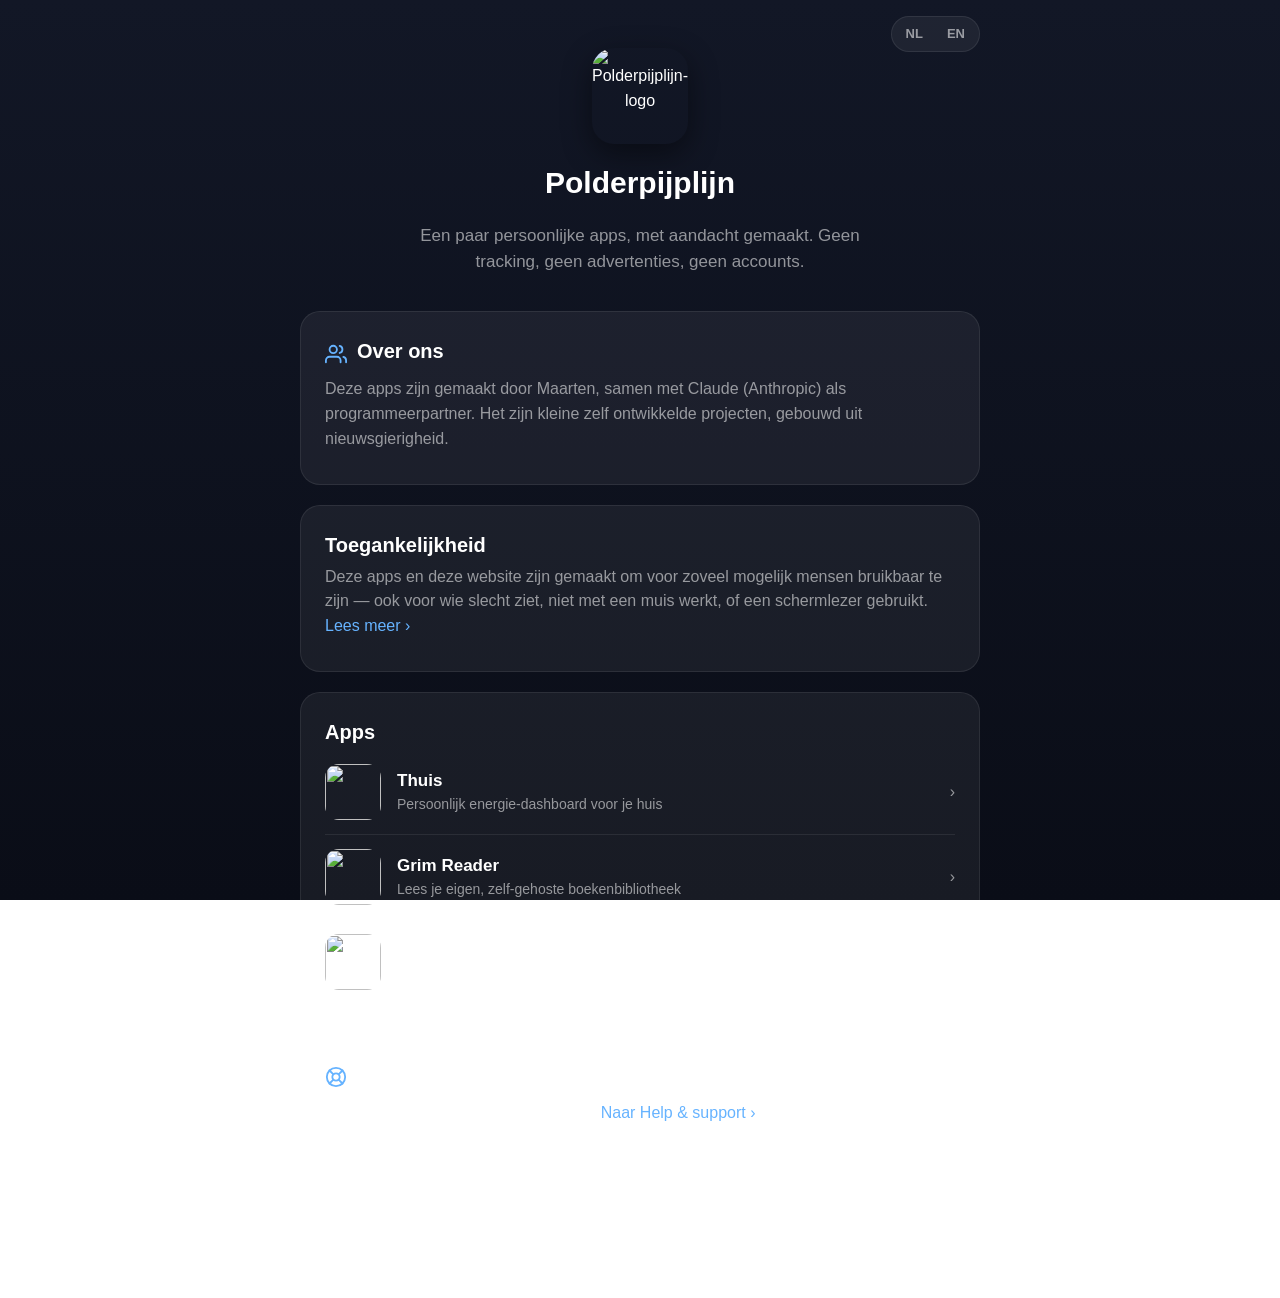
==== index.html @ 169f9057 "Dauwpunt-artikel als sub-onderwerp onder de Thuis-handleiding Het dauwpuntstuk is geen los onderwerp" ====
<!DOCTYPE html>
<html lang="nl" data-lang="nl">
<head>
  <meta charset="UTF-8">
  <meta name="viewport" content="width=device-width, initial-scale=1">
  <title>Polderpijplijn</title>
  <meta name="description" content="Polderpijplijn — persoonlijke apps, met aandacht gemaakt. Geen tracking, geen advertenties.">
  <link rel="icon" type="image/png" href="assets/polder_favicon.png">
  <link rel="apple-touch-icon" href="assets/polder_favicon.png">
  <link rel="stylesheet" href="styles.css?v=4">
  <script src="lang.js?v=2"></script>
  <script src="email.js?v=1"></script>
</head>
<body>
  <div class="wrap">
    <div class="lang-switch" role="group" aria-label="Taal / Language">
      <button type="button" data-lang="nl">NL</button>
      <button type="button" data-lang="en">EN</button>
    </div>

    <header class="hero">
      <img src="assets/polderpijplijn.png" alt="Polderpijplijn-logo">
      <h1>Polderpijplijn</h1>
      <p class="lead" lang="nl">Een paar persoonlijke apps, met aandacht gemaakt. Geen
        tracking, geen advertenties, geen accounts.</p>
      <p class="lead" lang="en">A few personal apps, made with care. No tracking,
        no ads, no accounts.</p>
    </header>

    <section class="card">
      <div class="section-head">
        <svg viewBox="0 0 24 24" fill="none" stroke="currentColor" stroke-width="2"
          stroke-linecap="round" stroke-linejoin="round" aria-hidden="true" focusable="false">
          <path d="M17 21v-2a4 4 0 0 0-4-4H5a4 4 0 0 0-4 4v2"></path>
          <circle cx="9" cy="7" r="4"></circle>
          <path d="M23 21v-2a4 4 0 0 0-3-3.87"></path>
          <path d="M16 3.13a4 4 0 0 1 0 7.75"></path>
        </svg>
        <h2 lang="nl">Over ons</h2>
        <h2 lang="en">About</h2>
      </div>
      <p lang="nl">Deze apps zijn gemaakt door Maarten, samen met Claude
        (Anthropic) als programmeerpartner. Het zijn kleine zelf ontwikkelde
        projecten, gebouwd uit nieuwsgierigheid.</p>
      <p lang="en">These apps are made by Maarten, together with Claude
        (Anthropic) as a programming partner. They are small, self-developed
        projects, made out of curiosity.</p>
    </section>

    <section class="card">
      <h2 lang="nl">Toegankelijkheid</h2>
      <h2 lang="en">Accessibility</h2>
      <p lang="nl">Deze apps en deze website zijn gemaakt om voor zoveel mogelijk
        mensen bruikbaar te zijn — ook voor wie slecht ziet, niet met een muis
        werkt, of een schermlezer gebruikt.
        <a href="toegankelijkheid/">Lees meer &rsaquo;</a></p>
      <p lang="en">These apps and this website are built to be usable by as many
        people as possible — including those with low vision, people who don't use
        a mouse, and people who rely on a screen reader.
        <a href="toegankelijkheid/">Read more &rsaquo;</a></p>
    </section>

    <section class="card">
      <h2 style="margin-bottom:16px">Apps</h2>
      <a class="app-tile" href="thuis/">
        <img src="assets/icon.png" alt="">
        <span class="meta">
          <strong>Thuis</strong>
          <span lang="nl">Persoonlijk energie-dashboard voor je huis</span>
          <span lang="en">A personal energy dashboard for your home</span>
        </span>
        <span class="chev" aria-hidden="true">&rsaquo;</span>
      </a>
      <a class="app-tile" href="grimreader/">
        <img src="assets/grimmory_icon.png" alt="">
        <span class="meta">
          <strong>Grim Reader</strong>
          <span lang="nl">Lees je eigen, zelf-gehoste boekenbibliotheek</span>
          <span lang="en">Read your own self-hosted book library</span>
        </span>
        <span class="chev" aria-hidden="true">&rsaquo;</span>
      </a>
      <a class="app-tile" href="gripopjedag/">
        <img src="assets/gripopjedag_icon.png" alt="">
        <span class="meta">
          <strong>Grip op je Dag</strong>
          <span lang="nl">Rustig visueel dagschema voor kinderen</span>
          <span lang="en">A calm visual day schedule for children</span>
        </span>
        <span class="chev" aria-hidden="true">&rsaquo;</span>
      </a>
    </section>

    <section class="card">
      <div class="section-head">
        <svg viewBox="0 0 24 24" fill="none" stroke="currentColor" stroke-width="2"
          stroke-linecap="round" stroke-linejoin="round" aria-hidden="true" focusable="false">
          <circle cx="12" cy="12" r="10"></circle>
          <circle cx="12" cy="12" r="4"></circle>
          <line x1="4.93" y1="4.93" x2="9.17" y2="9.17"></line>
          <line x1="14.83" y1="14.83" x2="19.07" y2="19.07"></line>
          <line x1="14.83" y1="9.17" x2="19.07" y2="4.93"></line>
          <line x1="9.17" y1="14.83" x2="4.93" y2="19.07"></line>
        </svg>
        <h2 lang="nl">Hulp &amp; support</h2>
        <h2 lang="en">Help &amp; support</h2>
      </div>
      <p lang="nl">Iets werkt niet, een vraag of een idee?
        <a href="support/">Naar Help &amp; support &rsaquo;</a></p>
      <p lang="en">Something not working, a question or an idea?
        <a href="support/">Go to Help &amp; support &rsaquo;</a></p>
    </section>

    <p class="footer">Contact: <span class="pp-email"><noscript>info [at] polderpijplijn [punt] nl</noscript></span></p>
  </div>
</body>
</html>
---- styles.css ----
:root {
  --bg-top: #121726;
  --bg-bottom: #0a0d17;
  --card: rgba(255, 255, 255, 0.06);
  --card-stroke: rgba(255, 255, 255, 0.08);
  --house: #66b3ff;
  --solar: #ffc740;
  --back: #4dd98c;
  --grid: #fc6b6b;
  --gas: #f2994d;
  --text: #ffffff;
  --muted: rgba(255, 255, 255, 0.55);
  --radius: 20px;
}

* { box-sizing: border-box; }

html { -webkit-text-size-adjust: 100%; }

body {
  margin: 0;
  min-height: 100vh;
  background: linear-gradient(180deg, var(--bg-top), var(--bg-bottom)) fixed;
  color: var(--text);
  font-family: -apple-system, BlinkMacSystemFont, "Segoe UI", Roboto, Helvetica,
    Arial, sans-serif;
  line-height: 1.55;
  -webkit-font-smoothing: antialiased;
}

.wrap {
  position: relative;
  max-width: 720px;
  margin: 0 auto;
  padding: 48px 20px 64px;
}

/* Taalkeuze: toon alleen de actieve taal. */
html[data-lang="nl"] [lang="en"] { display: none !important; }
html[data-lang="en"] [lang="nl"] { display: none !important; }

.lang-switch {
  position: absolute;
  top: 16px;
  right: 20px;
  display: inline-flex;
  gap: 2px;
  background: var(--card);
  border: 1px solid var(--card-stroke);
  border-radius: 999px;
  padding: 3px;
  z-index: 10;
}
.lang-switch button {
  border: 0;
  background: transparent;
  color: var(--muted);
  font: inherit;
  font-size: 13px;
  font-weight: 600;
  padding: 4px 11px;
  border-radius: 999px;
  cursor: pointer;
}
.lang-switch button[aria-pressed="true"] {
  background: var(--house);
  color: var(--bg-bottom);
}

a { color: var(--house); text-decoration: none; }
a:hover { text-decoration: underline; }

.hero {
  display: flex;
  flex-direction: column;
  align-items: center;
  text-align: center;
  gap: 16px;
  margin-bottom: 36px;
}

.hero img {
  width: 96px;
  height: 96px;
  border-radius: 22px;
  box-shadow: 0 10px 30px rgba(0, 0, 0, 0.45);
}

h1 { font-size: 30px; font-weight: 700; margin: 0; }
h2 { font-size: 20px; font-weight: 700; margin: 0 0 4px; }

.lead { color: var(--muted); font-size: 17px; margin: 0; max-width: 48ch; }

.card {
  background: var(--card);
  border: 1px solid var(--card-stroke);
  border-radius: var(--radius);
  padding: 24px;
  margin-bottom: 20px;
}

.card p { color: var(--muted); margin: 8px 0; }
.card p:first-of-type { margin-top: 0; }
.card p:last-child { margin-bottom: 0; }

.card .icon { color: var(--house); }

.section-head {
  display: flex;
  align-items: center;
  gap: 10px;
  margin-bottom: 6px;
}
.section-head svg { width: 22px; height: 22px; flex: none; color: var(--house); }

.app-tile {
  display: flex;
  align-items: center;
  gap: 16px;
  text-decoration: none;
  color: var(--text);
}
.app-tile:hover { text-decoration: none; }
.app-tile + .app-tile { margin-top: 14px; padding-top: 14px; border-top: 1px solid var(--card-stroke); }
.app-tile img { width: 56px; height: 56px; border-radius: 14px; flex: none; }
.app-tile .meta { display: flex; flex-direction: column; }
.app-tile .meta strong { font-size: 17px; }
.app-tile .meta span { color: var(--muted); font-size: 14px; }
.app-tile .chev { margin-left: auto; color: var(--muted); }

/* Verdiepend artikel dat bij de handleiding erboven hoort: ingesprongen en met
   een verbindingsstreep i.p.v. de scheidingslijn, zodat het als onderdeel van
   die handleiding leest en niet als los onderwerp. */
.app-tile.sub {
  margin-left: 20px;
  padding-left: 16px;
  border-left: 2px solid var(--card-stroke);
}
.app-tile + .app-tile.sub { margin-top: 12px; padding-top: 0; border-top: none; }
.app-tile.sub .meta strong { font-size: 15px; }

ol, ul { color: var(--muted); padding-left: 20px; margin: 8px 0; }
li { margin: 6px 0; }

code {
  background: rgba(255, 255, 255, 0.1);
  border-radius: 6px;
  padding: 1px 6px;
  font-size: 0.9em;
}

.back-link {
  display: inline-flex;
  align-items: center;
  gap: 6px;
  color: var(--muted);
  font-size: 15px;
  margin-bottom: 24px;
}

.footer {
  margin-top: 40px;
  color: var(--muted);
  font-size: 14px;
  text-align: center;
}

.muted { color: var(--muted); }
.updated { color: var(--muted); font-size: 14px; margin-top: 0; }

h3 { font-size: 16px; margin: 22px 0 4px; }
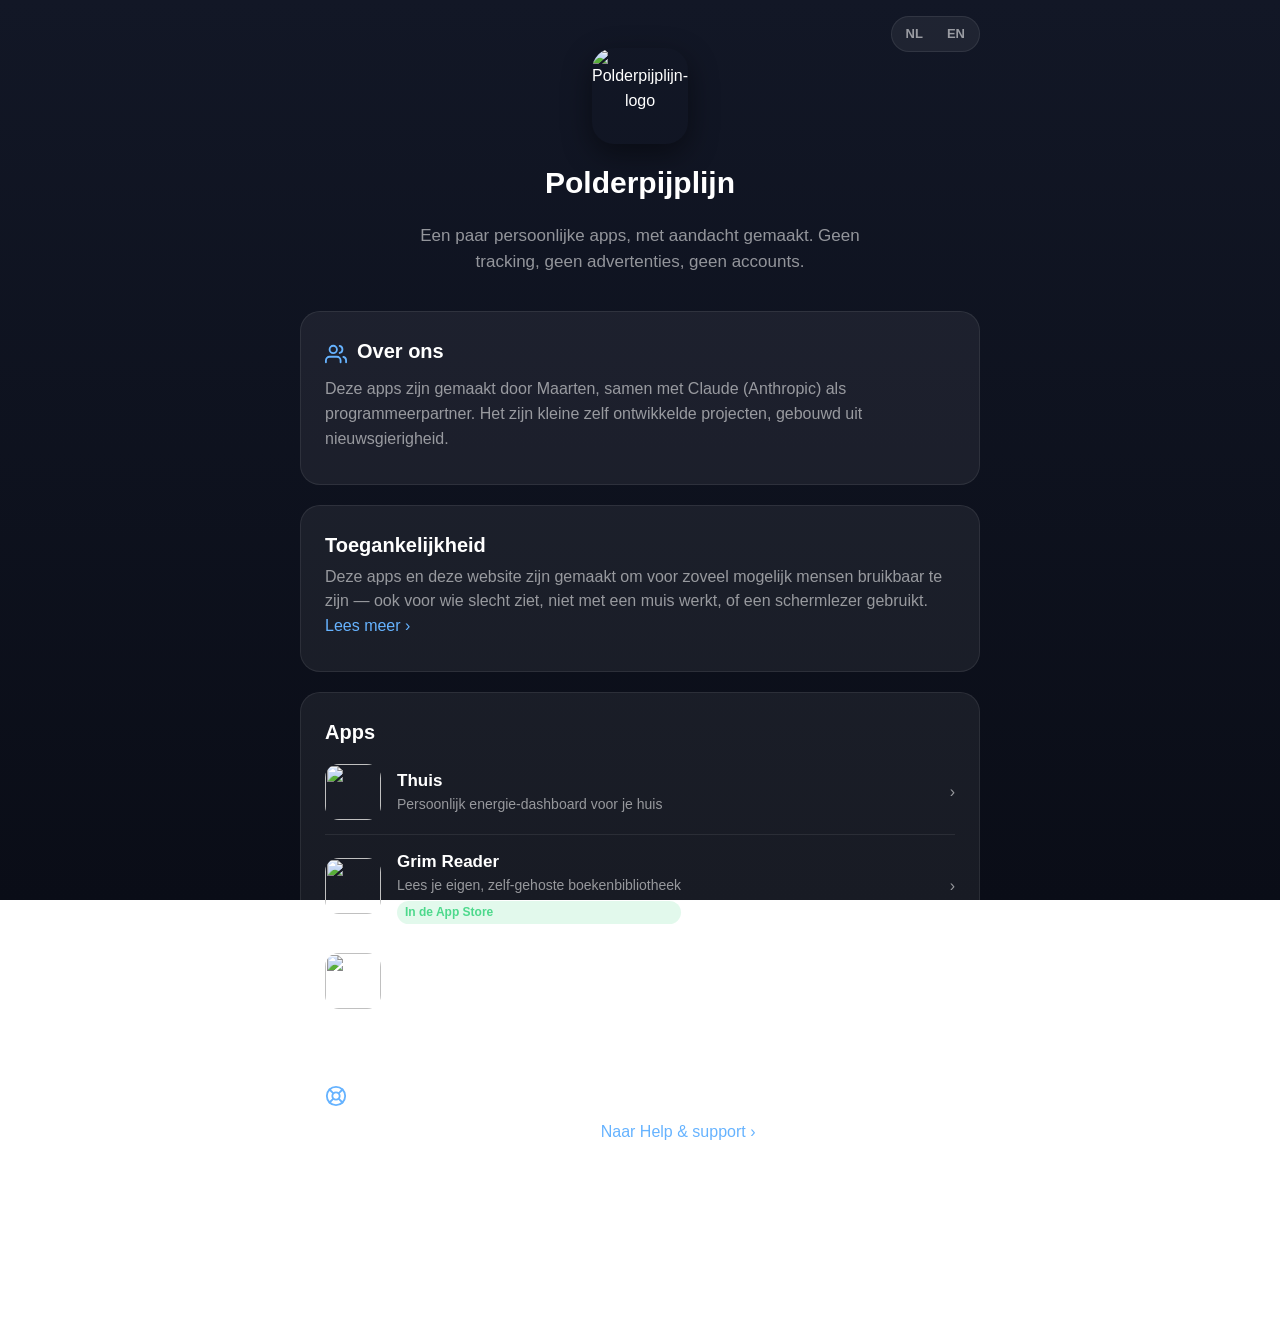
==== commit 545d7fc0: "Grim Reader als beschikbaar op de site, met de officiële App Store-badge - assets/appstore-badge-{nl" ====
--- a/index.html
+++ b/index.html
@@ -7,7 +7,7 @@
   <meta name="description" content="Polderpijplijn — persoonlijke apps, met aandacht gemaakt. Geen tracking, geen advertenties.">
   <link rel="icon" type="image/png" href="assets/polder_favicon.png">
   <link rel="apple-touch-icon" href="assets/polder_favicon.png">
-  <link rel="stylesheet" href="styles.css?v=4">
+  <link rel="stylesheet" href="styles.css?v=5">
   <script src="lang.js?v=2"></script>
   <script src="email.js?v=1"></script>
 </head>
@@ -71,12 +71,17 @@
         </span>
         <span class="chev" aria-hidden="true">&rsaquo;</span>
       </a>
+      <!-- Geen badge in deze tegel: die is zelf een link naar de detailpagina,
+           en een link in een link mag niet in HTML. De badge staat op
+           grimreader/, waar hij een eigen link kan zijn. -->
       <a class="app-tile" href="grimreader/">
         <img src="assets/grimmory_icon.png" alt="">
         <span class="meta">
           <strong>Grim Reader</strong>
           <span lang="nl">Lees je eigen, zelf-gehoste boekenbibliotheek</span>
           <span lang="en">Read your own self-hosted book library</span>
+          <span class="store-badge" lang="nl">In de App Store</span>
+          <span class="store-badge" lang="en">On the App Store</span>
         </span>
         <span class="chev" aria-hidden="true">&rsaquo;</span>
       </a>
--- a/styles.css
+++ b/styles.css
@@ -169,3 +169,16 @@
 .updated { color: var(--muted); font-size: 14px; margin-top: 0; }
 
 h3 { font-size: 16px; margin: 22px 0 4px; }
+
+/* Markering op een app-tegel voor wat al in een store staat. Klein en groen,
+   zodat het opvalt tussen de projecten die er nog niet zijn. */
+.app-tile .meta .store-badge {
+  display: inline-block;
+  margin-top: 4px;
+  padding: 2px 8px;
+  border-radius: 999px;
+  background: rgba(77, 217, 140, 0.16);   /* --back, doorzichtig */
+  color: var(--back);
+  font-size: 12px;
+  font-weight: 600;
+}
